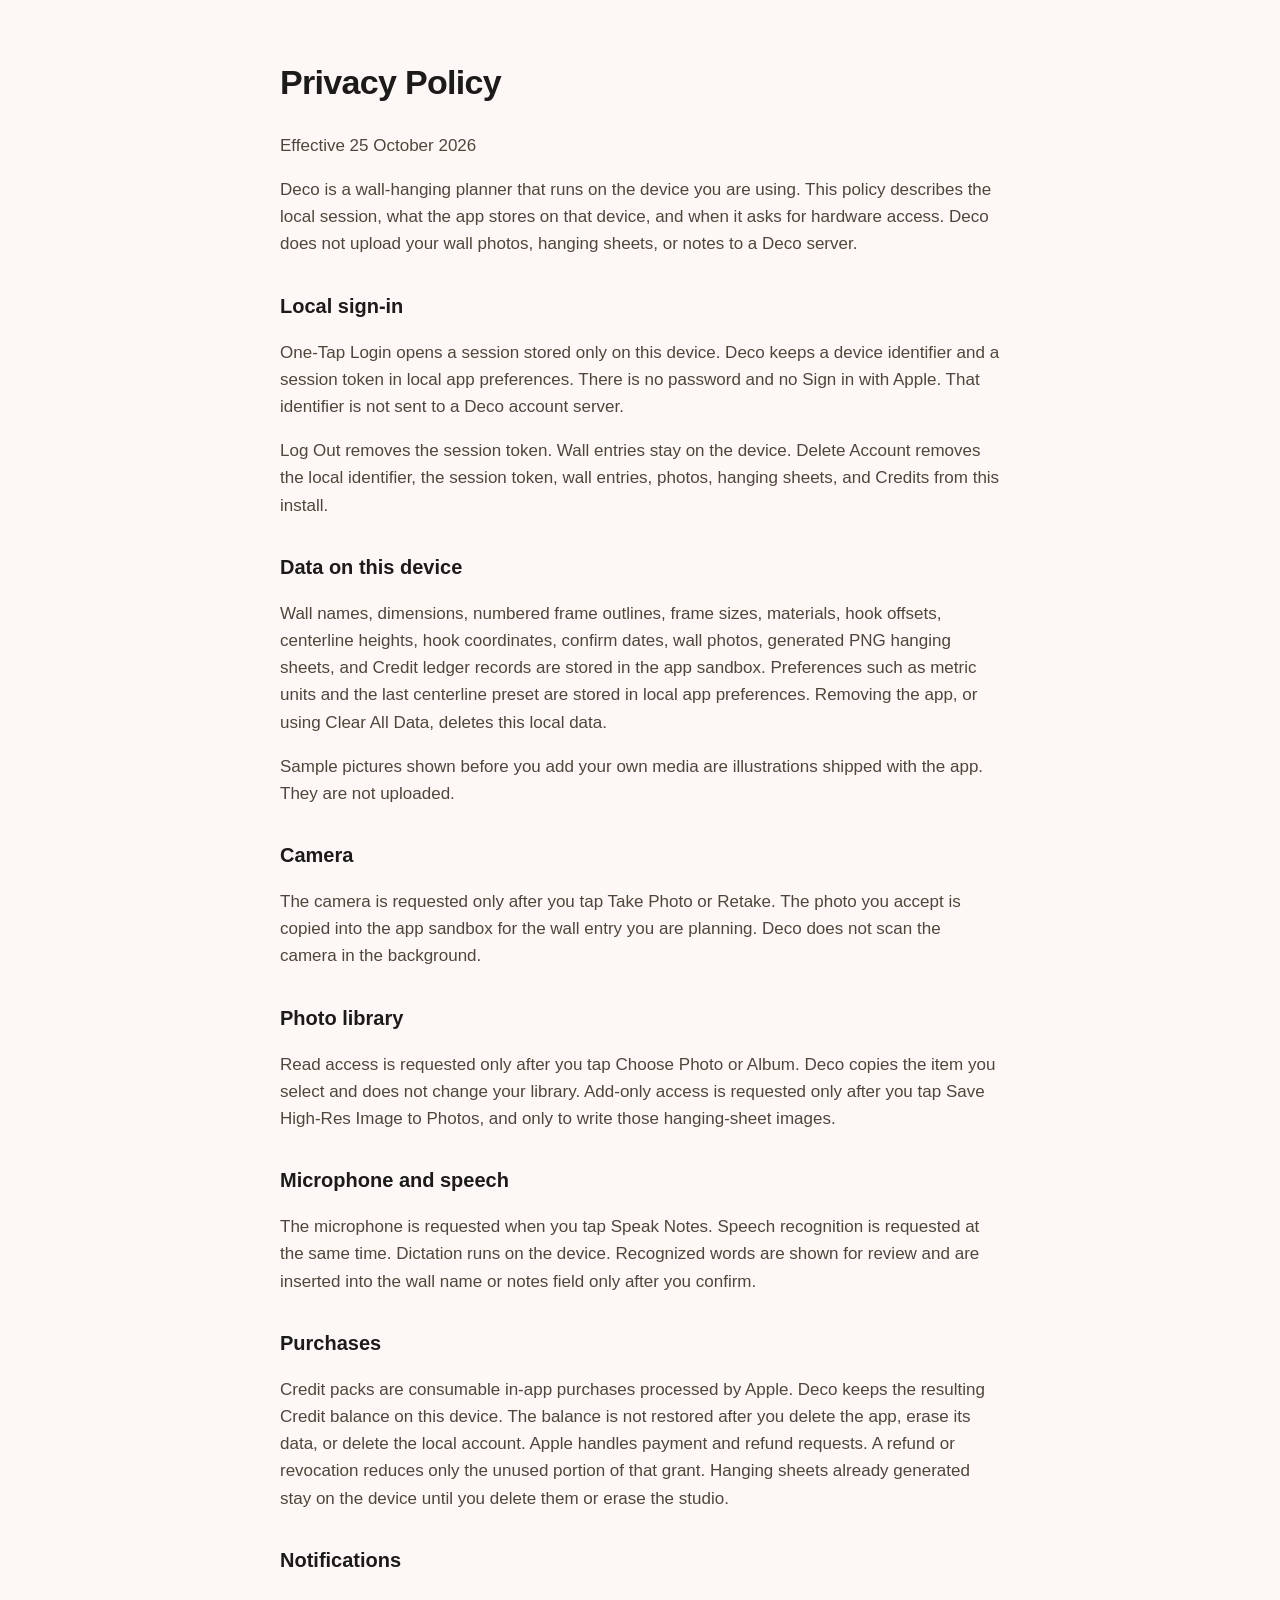
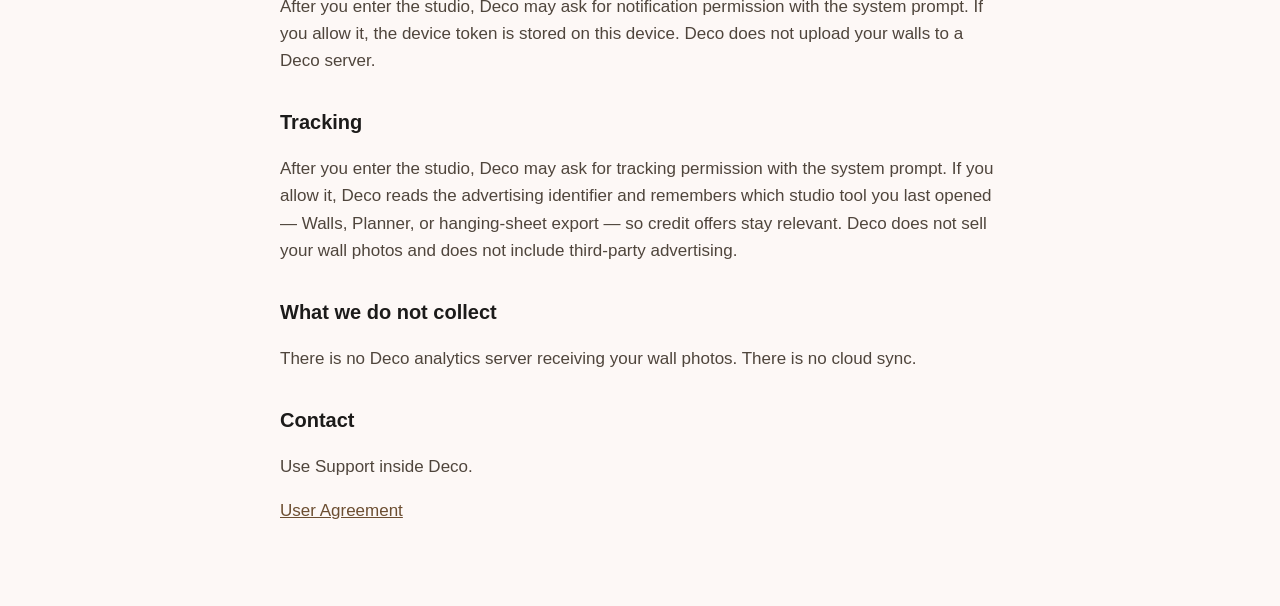
==== privacy-policy.html @ 942a61c6 "Publish Deco Privacy Policy and User Agreement for GitHub Pages. Co-authored-by: Cursor <cursoragent" ====
<!DOCTYPE html>
<html lang="en">
<head>
  <meta charset="utf-8">
  <meta name="viewport" content="width=device-width, initial-scale=1">
  <title>Privacy Policy</title>
  <link rel="stylesheet" href="legal.css">
</head>
<body>
  <main>
    <h1>Privacy Policy</h1>
    <p>Effective 25 October 2026</p>
    <p>Deco is a wall-hanging planner that runs on the device you are using. This policy describes the local session, what the app stores on that device, and when it asks for hardware access. Deco does not upload your wall photos, hanging sheets, or notes to a Deco server.</p>

    <h2>Local sign-in</h2>
    <p>One-Tap Login opens a session stored only on this device. Deco keeps a device identifier and a session token in local app preferences. There is no password and no Sign in with Apple. That identifier is not sent to a Deco account server.</p>
    <p>Log Out removes the session token. Wall entries stay on the device. Delete Account removes the local identifier, the session token, wall entries, photos, hanging sheets, and Credits from this install.</p>

    <h2>Data on this device</h2>
    <p>Wall names, dimensions, numbered frame outlines, frame sizes, materials, hook offsets, centerline heights, hook coordinates, confirm dates, wall photos, generated PNG hanging sheets, and Credit ledger records are stored in the app sandbox. Preferences such as metric units and the last centerline preset are stored in local app preferences. Removing the app, or using Clear All Data, deletes this local data.</p>
    <p>Sample pictures shown before you add your own media are illustrations shipped with the app. They are not uploaded.</p>

    <h2>Camera</h2>
    <p>The camera is requested only after you tap Take Photo or Retake. The photo you accept is copied into the app sandbox for the wall entry you are planning. Deco does not scan the camera in the background.</p>

    <h2>Photo library</h2>
    <p>Read access is requested only after you tap Choose Photo or Album. Deco copies the item you select and does not change your library. Add-only access is requested only after you tap Save High-Res Image to Photos, and only to write those hanging-sheet images.</p>

    <h2>Microphone and speech</h2>
    <p>The microphone is requested when you tap Speak Notes. Speech recognition is requested at the same time. Dictation runs on the device. Recognized words are shown for review and are inserted into the wall name or notes field only after you confirm.</p>

    <h2>Purchases</h2>
    <p>Credit packs are consumable in-app purchases processed by Apple. Deco keeps the resulting Credit balance on this device. The balance is not restored after you delete the app, erase its data, or delete the local account. Apple handles payment and refund requests. A refund or revocation reduces only the unused portion of that grant. Hanging sheets already generated stay on the device until you delete them or erase the studio.</p>

    <h2>Notifications</h2>
    <p>After you enter the studio, Deco may ask for notification permission with the system prompt. If you allow it, the device token is stored on this device. Deco does not upload your walls to a Deco server.</p>

    <h2>Tracking</h2>
    <p>After you enter the studio, Deco may ask for tracking permission with the system prompt. If you allow it, Deco reads the advertising identifier and remembers which studio tool you last opened — Walls, Planner, or hanging-sheet export — so credit offers stay relevant. Deco does not sell your wall photos and does not include third-party advertising.</p>

    <h2>What we do not collect</h2>
    <p>There is no Deco analytics server receiving your wall photos. There is no cloud sync.</p>

    <h2>Contact</h2>
    <p>Use Support inside Deco.</p>
    <p><a href="user-agreement.html">User Agreement</a></p>
  </main>
</body>
</html>
---- legal.css ----
:root { color-scheme: light; }
body {
  margin: 0;
  background: #fdf8f6;
  color: #1c1b1a;
  font: 17px/1.6 -apple-system, BlinkMacSystemFont, "Segoe UI", sans-serif;
}
main { max-width: 720px; margin: 0 auto; padding: 32px 20px 64px; }
h1 { font-weight: 600; letter-spacing: -0.02em; }
h2 { font-size: 20px; margin-top: 2rem; }
a { color: #6c4e31; }
p, li { color: #4f453c; }
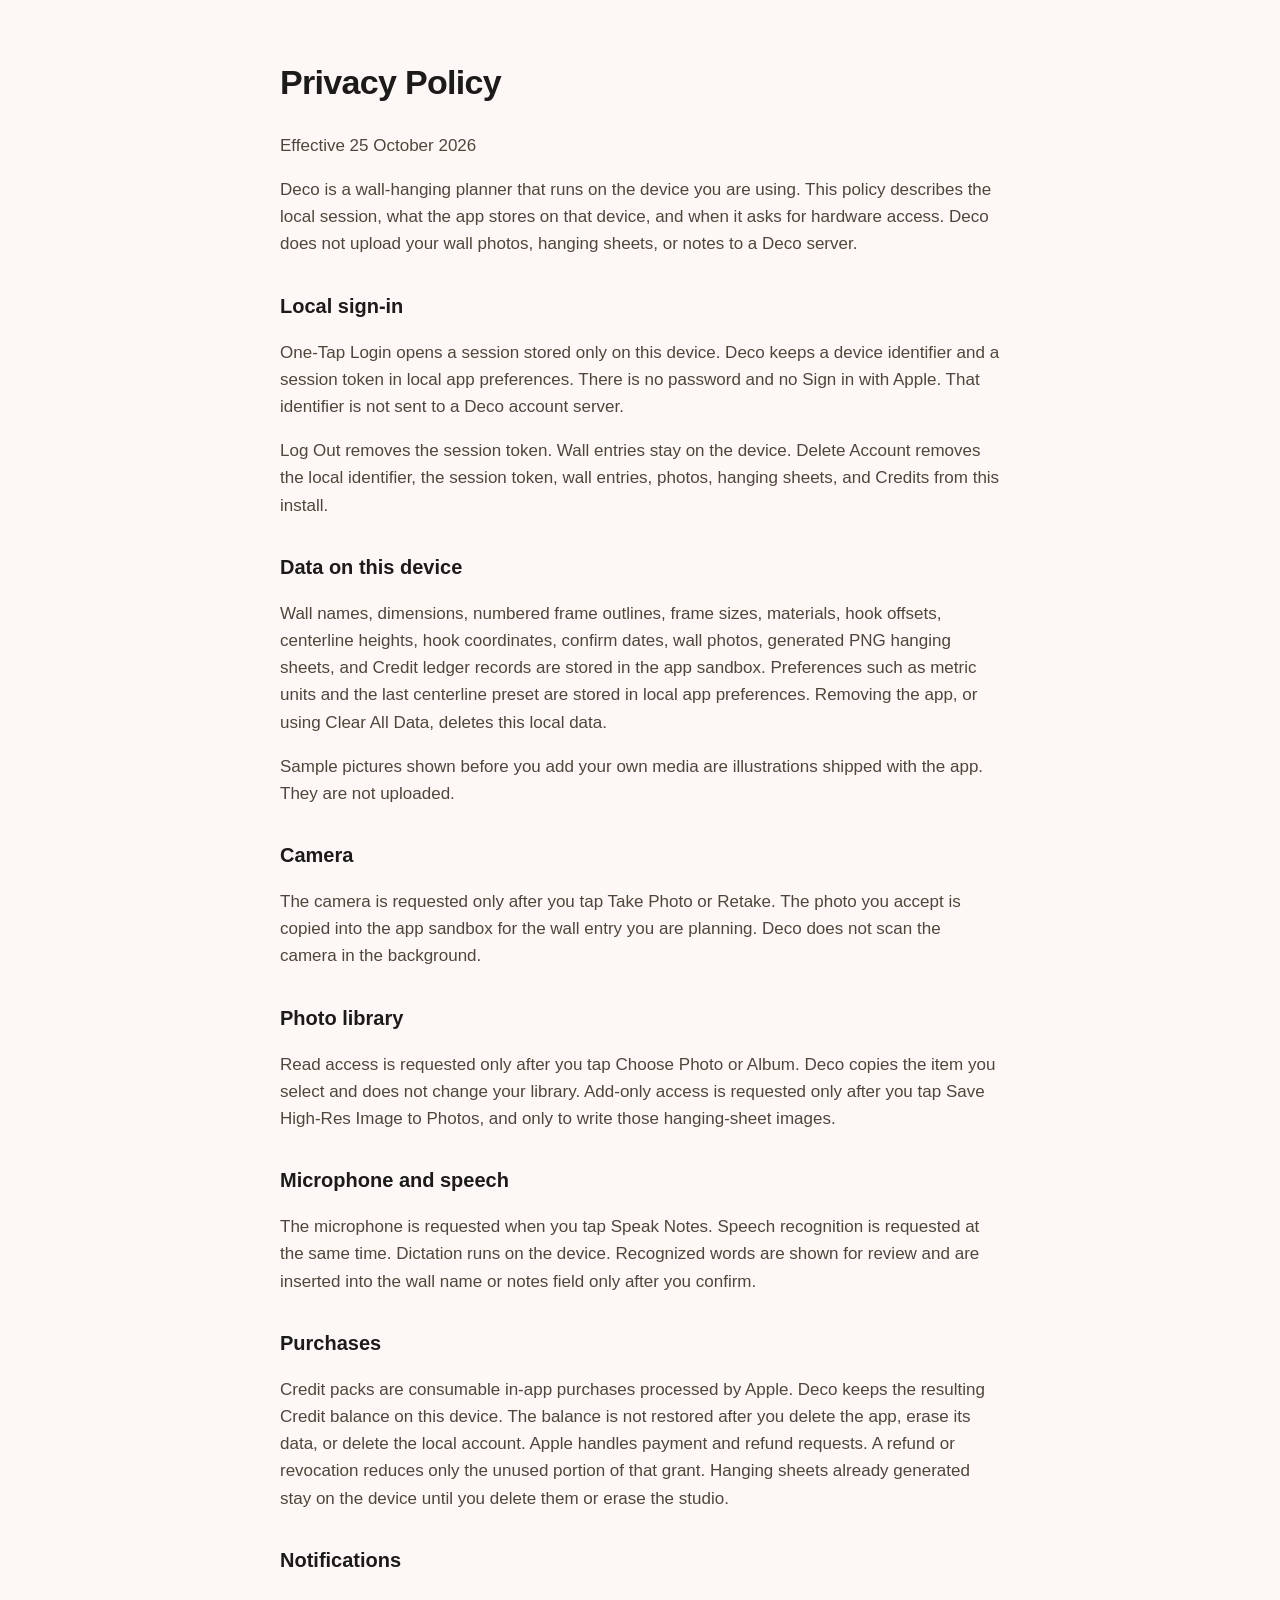
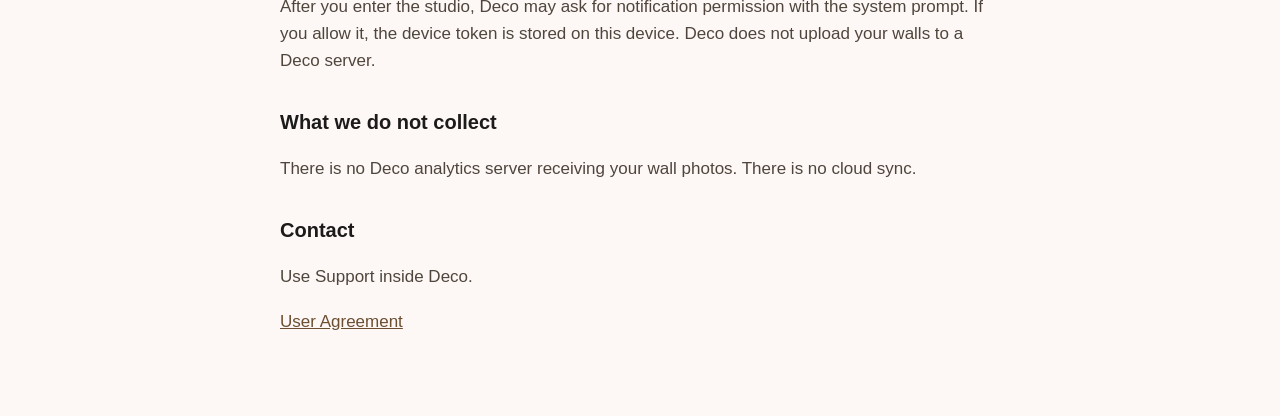
==== commit 6b64d3fd: "Remove tracking section from the Deco Privacy Policy. Co-authored-by: Cursor <cursoragent@cursor.com" ====
--- a/privacy-policy.html
+++ b/privacy-policy.html
@@ -35,9 +35,6 @@
     <h2>Notifications</h2>
     <p>After you enter the studio, Deco may ask for notification permission with the system prompt. If you allow it, the device token is stored on this device. Deco does not upload your walls to a Deco server.</p>
 
-    <h2>Tracking</h2>
-    <p>After you enter the studio, Deco may ask for tracking permission with the system prompt. If you allow it, Deco reads the advertising identifier and remembers which studio tool you last opened — Walls, Planner, or hanging-sheet export — so credit offers stay relevant. Deco does not sell your wall photos and does not include third-party advertising.</p>
-
     <h2>What we do not collect</h2>
     <p>There is no Deco analytics server receiving your wall photos. There is no cloud sync.</p>
 
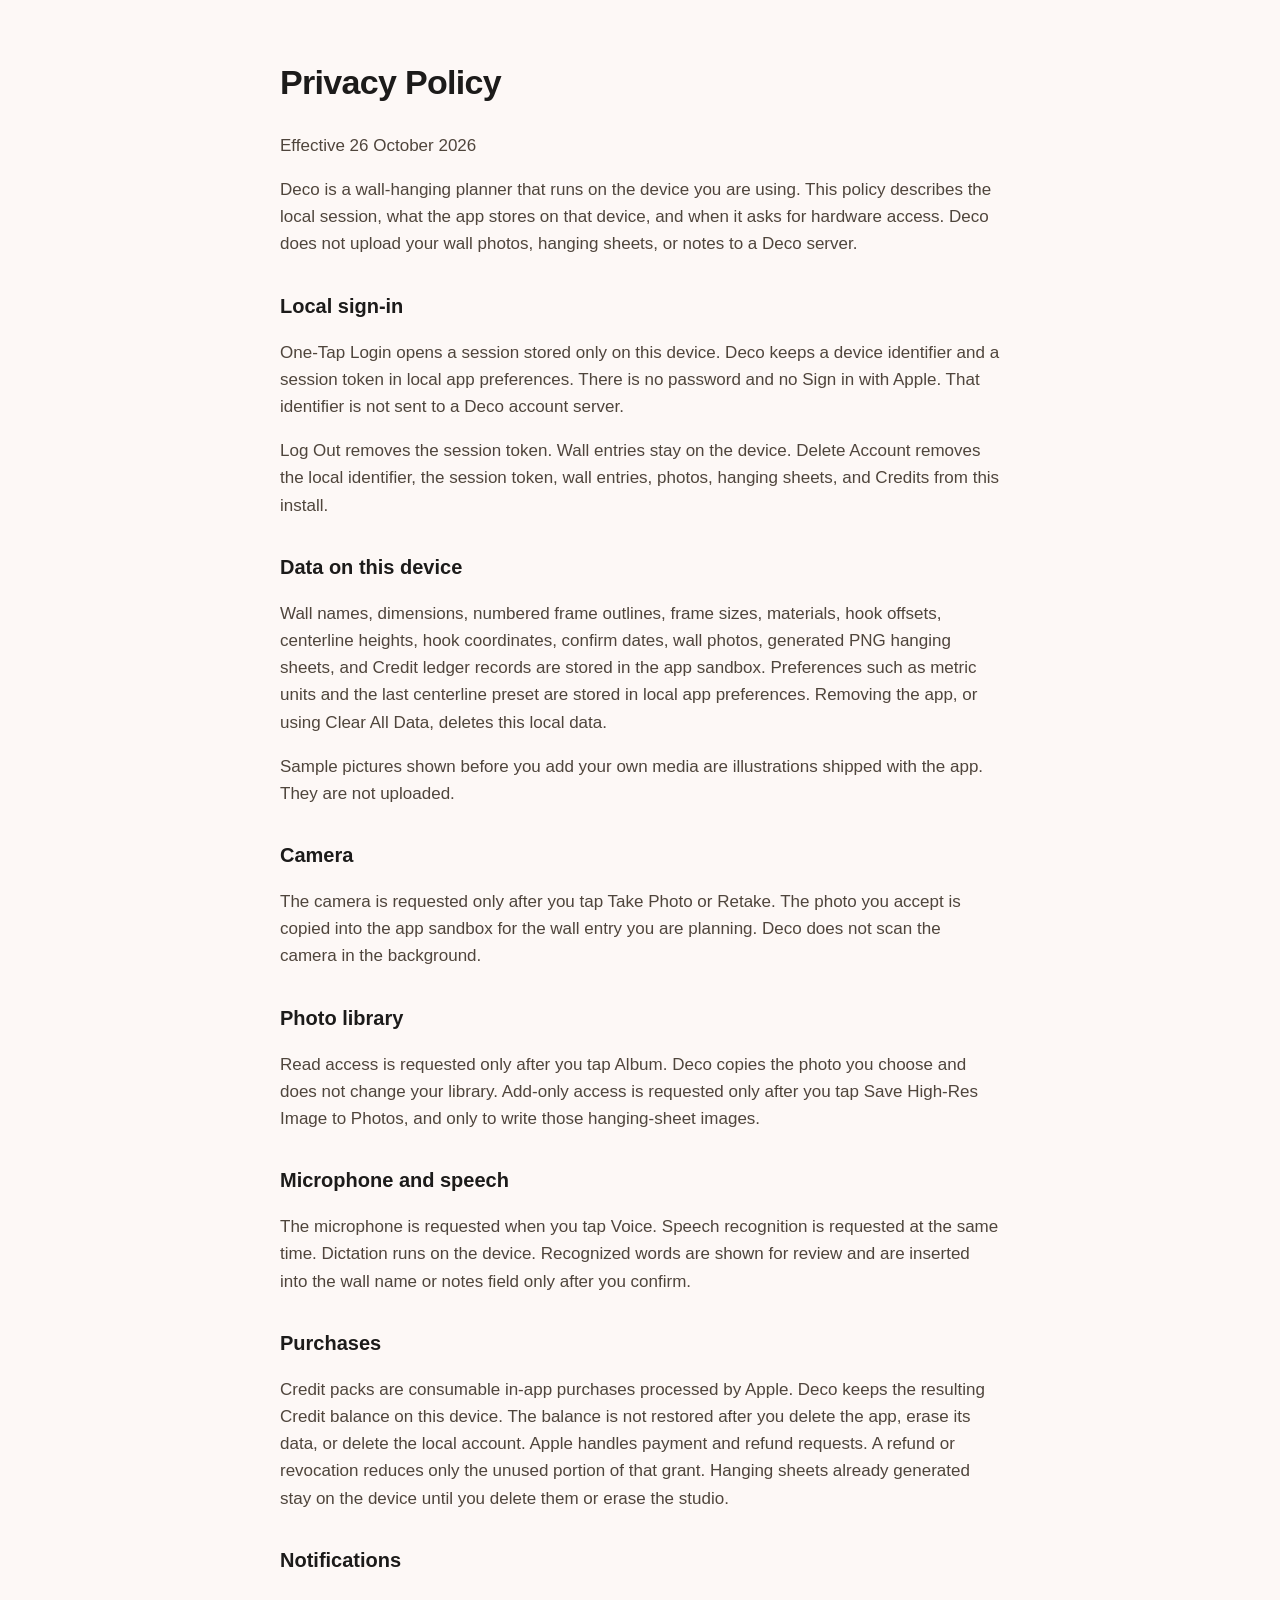
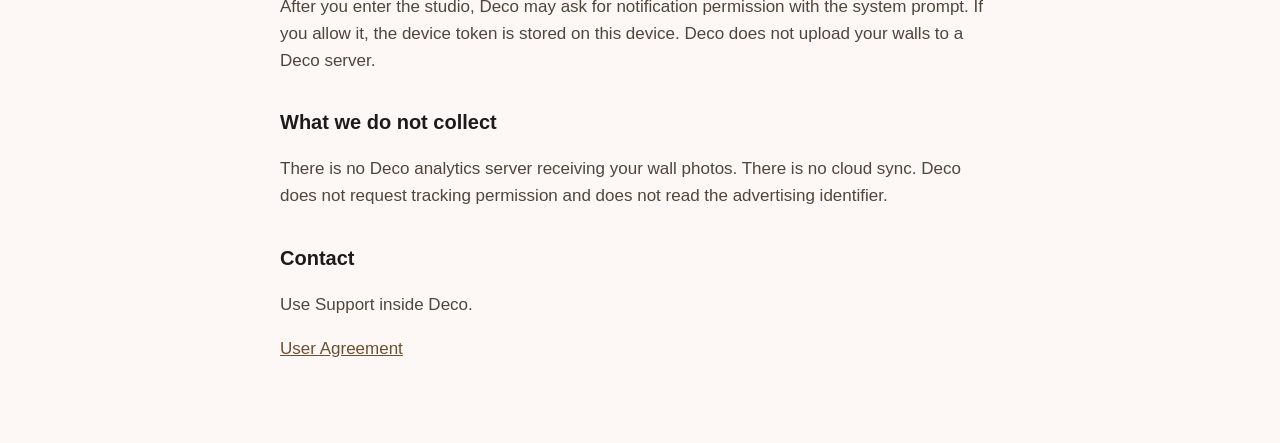
==== commit b119b079: "Align legal copy with Album, Voice, and local Credits." ====
--- a/privacy-policy.html
+++ b/privacy-policy.html
@@ -9,7 +9,7 @@
 <body>
   <main>
     <h1>Privacy Policy</h1>
-    <p>Effective 25 October 2026</p>
+    <p>Effective 26 October 2026</p>
     <p>Deco is a wall-hanging planner that runs on the device you are using. This policy describes the local session, what the app stores on that device, and when it asks for hardware access. Deco does not upload your wall photos, hanging sheets, or notes to a Deco server.</p>
 
     <h2>Local sign-in</h2>
@@ -24,10 +24,10 @@
     <p>The camera is requested only after you tap Take Photo or Retake. The photo you accept is copied into the app sandbox for the wall entry you are planning. Deco does not scan the camera in the background.</p>
 
     <h2>Photo library</h2>
-    <p>Read access is requested only after you tap Choose Photo or Album. Deco copies the item you select and does not change your library. Add-only access is requested only after you tap Save High-Res Image to Photos, and only to write those hanging-sheet images.</p>
+    <p>Read access is requested only after you tap Album. Deco copies the photo you choose and does not change your library. Add-only access is requested only after you tap Save High-Res Image to Photos, and only to write those hanging-sheet images.</p>
 
     <h2>Microphone and speech</h2>
-    <p>The microphone is requested when you tap Speak Notes. Speech recognition is requested at the same time. Dictation runs on the device. Recognized words are shown for review and are inserted into the wall name or notes field only after you confirm.</p>
+    <p>The microphone is requested when you tap Voice. Speech recognition is requested at the same time. Dictation runs on the device. Recognized words are shown for review and are inserted into the wall name or notes field only after you confirm.</p>
 
     <h2>Purchases</h2>
     <p>Credit packs are consumable in-app purchases processed by Apple. Deco keeps the resulting Credit balance on this device. The balance is not restored after you delete the app, erase its data, or delete the local account. Apple handles payment and refund requests. A refund or revocation reduces only the unused portion of that grant. Hanging sheets already generated stay on the device until you delete them or erase the studio.</p>
@@ -36,7 +36,7 @@
     <p>After you enter the studio, Deco may ask for notification permission with the system prompt. If you allow it, the device token is stored on this device. Deco does not upload your walls to a Deco server.</p>
 
     <h2>What we do not collect</h2>
-    <p>There is no Deco analytics server receiving your wall photos. There is no cloud sync.</p>
+    <p>There is no Deco analytics server receiving your wall photos. There is no cloud sync. Deco does not request tracking permission and does not read the advertising identifier.</p>
 
     <h2>Contact</h2>
     <p>Use Support inside Deco.</p>
